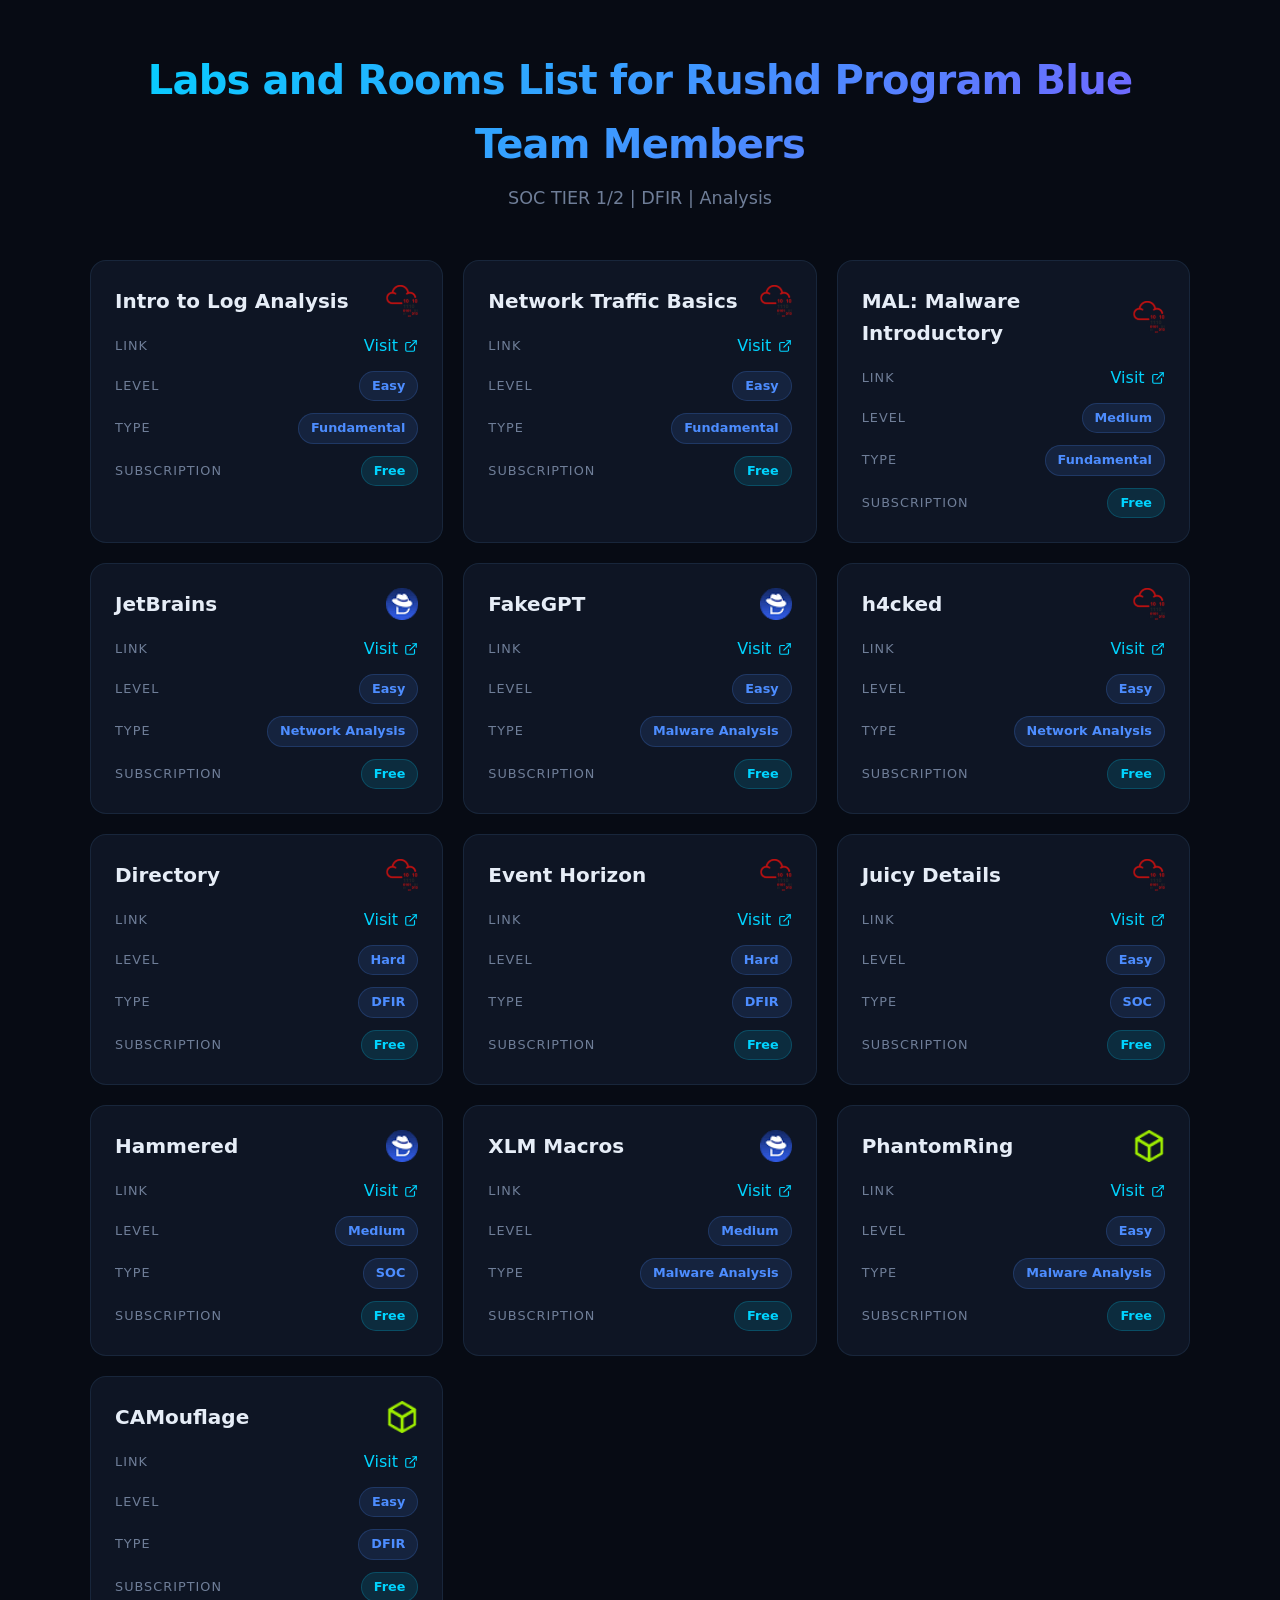
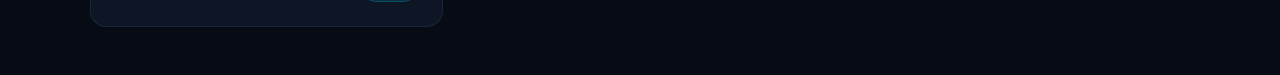
==== index.html @ 8b858aa3 "Rename labs-index.html to index.html" ====
<!DOCTYPE html>
<html lang="en">
<head>
    <meta charset="UTF-8">
    <meta name="viewport" content="width=device-width, initial-scale=1.0">
    <title>Lab Directory</title>
    <link rel="stylesheet" type="text/css" href="assets/css/style.css">
    <style>
        
    </style>
<base target="_blank">
</head>
<body>
    <div class="container">
        <header>
            <h1>Labs and Rooms List for Rushd Program Blue Team Members</h1>
            <p>SOC TIER 1/2 | DFIR |     Analysis</p>
        </header>

        <div class="labs-grid">
            <!-- Lab Entry Template -->

            <div class="lab-card">
                <div class="lab-name">
                    <p>Intro to Log Analysis</p>
                    <img src="assets/img/tryhackme.png" alt="Tryhackme" class="lab-logo">
                </div>
                <div class="lab-meta">
                    <div class="meta-row">
                        <span class="meta-label">Link</span>
                        <a href="https://tryhackme.com/room/introtologanalysis" target="_blank" class="lab-link">
                            Visit
                            <svg viewBox="0 0 24 24" fill="none" stroke="currentColor" stroke-width="2" stroke-linecap="round" stroke-linejoin="round"><path d="M18 13v6a2 2 0 0 1-2 2H5a2 2 0 0 1-2-2V8a2 2 0 0 1 2-2h6"/><polyline points="15 3 21 3 21 9"/><line x1="10" y1="14" x2="21" y2="3"/></svg>
                        </a>
                    </div>
                    <div class="meta-row">
                        <span class="meta-label">Level</span>
                        <span class="badge badge-platform">Easy</span>
                    </div>
                    <div class="meta-row">
                        <span class="meta-label">Type</span>
                        <span class="badge badge-platform">Fundamental</span>
                    </div>
                    <div class="meta-row">
                        <span class="meta-label">Subscription</span>
                        <span class="badge badge-sub-freemium">Free</span>
                    </div>
                </div>
            </div>

            <div class="lab-card">
                <div class="lab-name">
                    <p>Network Traffic Basics</p>
                    <img src="assets/img/tryhackme.png" alt="Tryhackme" class="lab-logo">
                </div>
                <div class="lab-meta">
                    <div class="meta-row">
                        <span class="meta-label">Link</span>
                        <a href="https://tryhackme.com/room/networktrafficbasics" target="_blank" class="lab-link">
                            Visit
                            <svg viewBox="0 0 24 24" fill="none" stroke="currentColor" stroke-width="2" stroke-linecap="round" stroke-linejoin="round"><path d="M18 13v6a2 2 0 0 1-2 2H5a2 2 0 0 1-2-2V8a2 2 0 0 1 2-2h6"/><polyline points="15 3 21 3 21 9"/><line x1="10" y1="14" x2="21" y2="3"/></svg>
                        </a>
                    </div>
                    <div class="meta-row">
                        <span class="meta-label">Level</span>
                        <span class="badge badge-platform">Easy</span>
                    </div>
                    <div class="meta-row">
                        <span class="meta-label">Type</span>
                        <span class="badge badge-platform">Fundamental</span>
                    </div>
                    <div class="meta-row">
                        <span class="meta-label">Subscription</span>
                        <span class="badge badge-sub-freemium">Free</span>
                    </div>
                </div>
            </div>

            <div class="lab-card">
                <div class="lab-name">
                    <p>MAL: Malware Introductory</p>
                    <img src="assets/img/tryhackme.png" alt="Tryhackme" class="lab-logo">
                </div>
                <div class="lab-meta">
                    <div class="meta-row">
                        <span class="meta-label">Link</span>
                        <a href="https://tryhackme.com/room/malmalintroductory" target="_blank" class="lab-link">
                            Visit
                            <svg viewBox="0 0 24 24" fill="none" stroke="currentColor" stroke-width="2" stroke-linecap="round" stroke-linejoin="round"><path d="M18 13v6a2 2 0 0 1-2 2H5a2 2 0 0 1-2-2V8a2 2 0 0 1 2-2h6"/><polyline points="15 3 21 3 21 9"/><line x1="10" y1="14" x2="21" y2="3"/></svg>
                        </a>
                    </div>
                    <div class="meta-row">
                        <span class="meta-label">Level</span>
                        <span class="badge badge-platform">Medium</span>
                    </div>
                    <div class="meta-row">
                        <span class="meta-label">Type</span>
                        <span class="badge badge-platform">Fundamental</span>
                    </div>
                    <div class="meta-row">
                        <span class="meta-label">Subscription</span>
                        <span class="badge badge-sub-freemium">Free</span>
                    </div>
                </div>
            </div>

            <div class="lab-card">
                <div class="lab-name">
                    <p>JetBrains</p>
                    <img src="assets/img/cyberdefenders.png" alt="Cyberdefenders" class="lab-logo">
                </div>
                <div class="lab-meta">
                    <div class="meta-row">
                        <span class="meta-label">Link</span>
                        <a href="https://cyberdefenders.org/blueteam-ctf-challenges/jetbrains/" target="_blank" class="lab-link">
                            Visit
                            <svg viewBox="0 0 24 24" fill="none" stroke="currentColor" stroke-width="2" stroke-linecap="round" stroke-linejoin="round"><path d="M18 13v6a2 2 0 0 1-2 2H5a2 2 0 0 1-2-2V8a2 2 0 0 1 2-2h6"/><polyline points="15 3 21 3 21 9"/><line x1="10" y1="14" x2="21" y2="3"/></svg>
                        </a>
                    </div>
                    <div class="meta-row">
                        <span class="meta-label">Level</span>
                        <span class="badge badge-platform">Easy</span>
                    </div>
                    <div class="meta-row">
                        <span class="meta-label">Type</span>
                        <span class="badge badge-platform">Network Analysis</span>
                    </div>
                    <div class="meta-row">
                        <span class="meta-label">Subscription</span>
                        <span class="badge badge-sub-freemium">Free</span>
                    </div>
                </div>
            </div>

            <div class="lab-card">
                <div class="lab-name">
                    <p>FakeGPT</p>
                    <img src="assets/img/cyberdefenders.png" alt="Cyberdefenders" class="lab-logo">
                </div>
                <div class="lab-meta">
                    <div class="meta-row">
                        <span class="meta-label">Link</span>
                        <a href="https://cyberdefenders.org/blueteam-ctf-challenges/fakegpt/" target="_blank" class="lab-link">
                            Visit
                            <svg viewBox="0 0 24 24" fill="none" stroke="currentColor" stroke-width="2" stroke-linecap="round" stroke-linejoin="round"><path d="M18 13v6a2 2 0 0 1-2 2H5a2 2 0 0 1-2-2V8a2 2 0 0 1 2-2h6"/><polyline points="15 3 21 3 21 9"/><line x1="10" y1="14" x2="21" y2="3"/></svg>
                        </a>
                    </div>
                    <div class="meta-row">
                        <span class="meta-label">Level</span>
                        <span class="badge badge-platform">Easy</span>
                    </div>
                    <div class="meta-row">
                        <span class="meta-label">Type</span>
                        <span class="badge badge-platform">Malware Analysis</span>
                    </div>
                    <div class="meta-row">
                        <span class="meta-label">Subscription</span>
                        <span class="badge badge-sub-freemium">Free</span>
                    </div>
                </div>
            </div>


            <div class="lab-card">
                <div class="lab-name">
                    <p>h4cked</p>
                    <img src="assets/img/tryhackme.png" alt="Tryhackme" class="lab-logo">
                </div>
                <div class="lab-meta">
                    <div class="meta-row">
                        <span class="meta-label">Link</span>
                        <a href="https://tryhackme.com/room/h4cked" target="_blank" class="lab-link">
                            Visit
                            <svg viewBox="0 0 24 24" fill="none" stroke="currentColor" stroke-width="2" stroke-linecap="round" stroke-linejoin="round"><path d="M18 13v6a2 2 0 0 1-2 2H5a2 2 0 0 1-2-2V8a2 2 0 0 1 2-2h6"/><polyline points="15 3 21 3 21 9"/><line x1="10" y1="14" x2="21" y2="3"/></svg>
                        </a>
                    </div>
                    <div class="meta-row">
                        <span class="meta-label">Level</span>
                        <span class="badge badge-platform">Easy</span>
                    </div>
                    <div class="meta-row">
                        <span class="meta-label">Type</span>
                        <span class="badge badge-platform">Network Analysis</span>
                    </div>
                    <div class="meta-row">
                        <span class="meta-label">Subscription</span>
                        <span class="badge badge-sub-freemium">Free</span>
                    </div>
                </div>
            </div>

            <div class="lab-card">
                <div class="lab-name">
                    <p>Directory</p>
                    <img src="assets/img/tryhackme.png" alt="Tryhackme" class="lab-logo">
                </div>
                <div class="lab-meta">
                    <div class="meta-row">
                        <span class="meta-label">Link</span>
                        <a href="https://tryhackme.com/room/directorydfirroom" target="_blank" class="lab-link">
                            Visit
                            <svg viewBox="0 0 24 24" fill="none" stroke="currentColor" stroke-width="2" stroke-linecap="round" stroke-linejoin="round"><path d="M18 13v6a2 2 0 0 1-2 2H5a2 2 0 0 1-2-2V8a2 2 0 0 1 2-2h6"/><polyline points="15 3 21 3 21 9"/><line x1="10" y1="14" x2="21" y2="3"/></svg>
                        </a>
                    </div>
                    <div class="meta-row">
                        <span class="meta-label">Level</span>
                        <span class="badge badge-platform">Hard</span>
                    </div>
                    <div class="meta-row">
                        <span class="meta-label">Type</span>
                        <span class="badge badge-platform">DFIR</span>
                    </div>
                    <div class="meta-row">
                        <span class="meta-label">Subscription</span>
                        <span class="badge badge-sub-freemium">Free</span>
                    </div>
                </div>
            </div>

            <div class="lab-card">
                <div class="lab-name">
                    <p>Event Horizon</p>
                    <img src="assets/img/tryhackme.png" alt="Tryhackme" class="lab-logo">
                </div>
                <div class="lab-meta">
                    <div class="meta-row">
                        <span class="meta-label">Link</span>
                        <a href="https://tryhackme.com/room/eventhorizonroom" target="_blank" class="lab-link">
                            Visit
                            <svg viewBox="0 0 24 24" fill="none" stroke="currentColor" stroke-width="2" stroke-linecap="round" stroke-linejoin="round"><path d="M18 13v6a2 2 0 0 1-2 2H5a2 2 0 0 1-2-2V8a2 2 0 0 1 2-2h6"/><polyline points="15 3 21 3 21 9"/><line x1="10" y1="14" x2="21" y2="3"/></svg>
                        </a>
                    </div>
                    <div class="meta-row">
                        <span class="meta-label">Level</span>
                        <span class="badge badge-platform">Hard</span>
                    </div>
                    <div class="meta-row">
                        <span class="meta-label">Type</span>
                        <span class="badge badge-platform">DFIR</span>
                    </div>
                    <div class="meta-row">
                        <span class="meta-label">Subscription</span>
                        <span class="badge badge-sub-freemium">Free</span>
                    </div>
                </div>
            </div>

            <div class="lab-card">
                <div class="lab-name">
                    <p>Juicy Details</p>
                    <img src="assets/img/tryhackme.png" alt="Tryhackme" class="lab-logo">
                </div>
                <div class="lab-meta">
                    <div class="meta-row">
                        <span class="meta-label">Link</span>
                        <a href="https://tryhackme.com/room/juicydetails" target="_blank" class="lab-link">
                            Visit
                            <svg viewBox="0 0 24 24" fill="none" stroke="currentColor" stroke-width="2" stroke-linecap="round" stroke-linejoin="round"><path d="M18 13v6a2 2 0 0 1-2 2H5a2 2 0 0 1-2-2V8a2 2 0 0 1 2-2h6"/><polyline points="15 3 21 3 21 9"/><line x1="10" y1="14" x2="21" y2="3"/></svg>
                        </a>
                    </div>
                    <div class="meta-row">
                        <span class="meta-label">Level</span>
                        <span class="badge badge-platform">Easy</span>
                    </div>
                    <div class="meta-row">
                        <span class="meta-label">Type</span>
                        <span class="badge badge-platform">SOC</span>
                    </div>
                    <div class="meta-row">
                        <span class="meta-label">Subscription</span>
                        <span class="badge badge-sub-freemium">Free</span>
                    </div>
                </div>
            </div>

             <div class="lab-card">
                <div class="lab-name">
                    <p>Hammered</p>
                    <img src="assets/img/cyberdefenders.png" alt="Cyberdefenders" class="lab-logo">
                </div>
                <div class="lab-meta">
                    <div class="meta-row">
                        <span class="meta-label">Link</span>
                        <a href="https://cyberdefenders.org/blueteam-ctf-challenges/hammered/" target="_blank" class="lab-link">
                            Visit
                            <svg viewBox="0 0 24 24" fill="none" stroke="currentColor" stroke-width="2" stroke-linecap="round" stroke-linejoin="round"><path d="M18 13v6a2 2 0 0 1-2 2H5a2 2 0 0 1-2-2V8a2 2 0 0 1 2-2h6"/><polyline points="15 3 21 3 21 9"/><line x1="10" y1="14" x2="21" y2="3"/></svg>
                        </a>
                    </div>
                    <div class="meta-row">
                        <span class="meta-label">Level</span>
                        <span class="badge badge-platform">Medium</span>
                    </div>
                    <div class="meta-row">
                        <span class="meta-label">Type</span>
                        <span class="badge badge-platform">SOC</span>
                    </div>
                    <div class="meta-row">
                        <span class="meta-label">Subscription</span>
                        <span class="badge badge-sub-freemium">Free</span>
                    </div>
                </div>
            </div>

              <div class="lab-card">
                <div class="lab-name">
                    <p>XLM Macros</p>
                    <img src="assets/img/cyberdefenders.png" alt="Cyberdefenders" class="lab-logo">
                </div>
                <div class="lab-meta">
                    <div class="meta-row">
                        <span class="meta-label">Link</span>
                        <a href="https://cyberdefenders.org/blueteam-ctf-challenges/xlm-macros/" target="_blank" class="lab-link">
                            Visit
                            <svg viewBox="0 0 24 24" fill="none" stroke="currentColor" stroke-width="2" stroke-linecap="round" stroke-linejoin="round"><path d="M18 13v6a2 2 0 0 1-2 2H5a2 2 0 0 1-2-2V8a2 2 0 0 1 2-2h6"/><polyline points="15 3 21 3 21 9"/><line x1="10" y1="14" x2="21" y2="3"/></svg>
                        </a>
                    </div>
                    <div class="meta-row">
                        <span class="meta-label">Level</span>
                        <span class="badge badge-platform">Medium</span>
                    </div>
                    <div class="meta-row">
                        <span class="meta-label">Type</span>
                        <span class="badge badge-platform">Malware Analysis</span>
                    </div>
                    <div class="meta-row">
                        <span class="meta-label">Subscription</span>
                        <span class="badge badge-sub-freemium">Free</span>
                    </div>
                </div>
            </div>

            <div class="lab-card">
                <div class="lab-name">
                    <p>PhantomRing</p>
                    <img src="assets/img/hackthebox.png" alt="hackthebox" class="lab-logo">
                </div>
                <div class="lab-meta">
                    <div class="meta-row">
                        <span class="meta-label">Link</span>
                        <a href="https://app.hackthebox.com/sherlocks/PhantomRing?tab=play_sherlock" target="_blank" class="lab-link">
                            Visit
                            <svg viewBox="0 0 24 24" fill="none" stroke="currentColor" stroke-width="2" stroke-linecap="round" stroke-linejoin="round"><path d="M18 13v6a2 2 0 0 1-2 2H5a2 2 0 0 1-2-2V8a2 2 0 0 1 2-2h6"/><polyline points="15 3 21 3 21 9"/><line x1="10" y1="14" x2="21" y2="3"/></svg>
                        </a>
                    </div>
                    <div class="meta-row">
                        <span class="meta-label">Level</span>
                        <span class="badge badge-platform">Easy</span>
                    </div>
                    <div class="meta-row">
                        <span class="meta-label">Type</span>
                        <span class="badge badge-platform">Malware Analysis</span>
                    </div>
                    <div class="meta-row">
                        <span class="meta-label">Subscription</span>
                        <span class="badge badge-sub-freemium">Free</span>
                    </div>
                </div>
            </div>

             <div class="lab-card">
                <div class="lab-name">
                    <p>CAMouflage</p>
                    <img src="assets/img/hackthebox.png" alt="hackthebox" class="lab-logo">
                </div>
                <div class="lab-meta">
                    <div class="meta-row">
                        <span class="meta-label">Link</span>
                        <a href="https://app.hackthebox.com/sherlocks/CAMouflage?tab=play_sherlock" target="_blank" class="lab-link">
                            Visit
                            <svg viewBox="0 0 24 24" fill="none" stroke="currentColor" stroke-width="2" stroke-linecap="round" stroke-linejoin="round"><path d="M18 13v6a2 2 0 0 1-2 2H5a2 2 0 0 1-2-2V8a2 2 0 0 1 2-2h6"/><polyline points="15 3 21 3 21 9"/><line x1="10" y1="14" x2="21" y2="3"/></svg>
                        </a>
                    </div>
                    <div class="meta-row">
                        <span class="meta-label">Level</span>
                        <span class="badge badge-platform">Easy</span>
                    </div>
                    <div class="meta-row">
                        <span class="meta-label">Type</span>
                        <span class="badge badge-platform">DFIR</span>
                    </div>
                    <div class="meta-row">
                        <span class="meta-label">Subscription</span>
                        <span class="badge badge-sub-freemium">Free</span>
                    </div>
                </div>
            </div>            



        <footer>
        </footer>
    </div>
</body>
</html>
---- assets/css/style.css ----
:root {
            --bg:            #070b14;
            --bg-2:          #0a0f1c;
            --surface:       #0e1524;
            --surface-2:     #131c30;
            --surface-3:     #1a2440;
            --border:        rgba(99, 165, 222, 0.12);
            --border-strong: rgba(0, 212, 255, 0.32);
            --text:          #e6edf7;
            --text-2:        #a4b1c7;
            --text-3:        #6f7e98;
            --primary:       #00d4ff;
            --primary-dim:   #0099cc;
            --accent:        #4d8dff;
            --accent-2:      #7c5cff;
            --success:       #10d989;
            --warning:       #f5a524;
            --danger:        #ef4444;
        }

        * {
            margin: 0;
            padding: 0;
            box-sizing: border-box;
        }

        body {
            font-family: 'Segoe UI', system-ui, -apple-system, sans-serif;
            background: var(--bg);
            color: var(--text);
            min-height: 100vh;
            padding: 3rem 1.5rem;
            line-height: 1.6;
        }

        .container {
            max-width: 1100px;
            margin: 0 auto;
        }

        header {
            text-align: center;
            margin-bottom: 3rem;
        }

        header h1 {
            font-size: 2.5rem;
            font-weight: 700;
            background: linear-gradient(135deg, var(--primary), var(--accent-2));
            -webkit-background-clip: text;
            -webkit-text-fill-color: transparent;
            background-clip: text;
            margin-bottom: 0.5rem;
            letter-spacing: -0.02em;
        }

        header p {
            color: var(--text-3);
            font-size: 1.1rem;
        }

        .labs-grid {
            display: grid;
            grid-template-columns: repeat(auto-fill, minmax(320px, 1fr));
            gap: 1.25rem;
        }

        .lab-card {
            background: var(--surface);
            border: 1px solid var(--border);
            border-radius: 16px;
            padding: 1.5rem;
            transition: all 0.3s ease;
            position: relative;
            overflow: hidden;
        }

        .lab-card::before {
            content: '';
            position: absolute;
            top: 0;
            left: 0;
            right: 0;
            height: 2px;
            background: linear-gradient(90deg, var(--primary), var(--accent-2));
            opacity: 0;
            transition: opacity 0.3s ease;
        }

        .lab-card:hover {
            border-color: var(--border-strong);
            transform: translateY(-4px);
            box-shadow: 0 12px 40px rgba(0, 212, 255, 0.08);
        }

        .lab-card:hover::before {
            opacity: 1;
        }

        .lab-name {
            display: flex;
            align-items: center;
            justify-content: space-between; /* pushes text left and logo right */
            font-size: 1.25rem;
            font-weight: 600;
            color: var(--text);
            margin-bottom: 1rem;
        }

        .lab-name::before {
            display: none;
        }

        .lab-name span::before {
            content: "";
            display: inline-block;
            width: 8px;
            height: 8px;
            border-radius: 50%;
            background: var(--primary);
            box-shadow: 0 0 8px var(--primary);
        }

        .lab-logo {
            width: 32px;
            height: 32px;
            object-fit: contain;
            flex-shrink: 0;
        }

        .lab-meta {
            display: flex;
            flex-direction: column;
            gap: 0.75rem;
        }

        .meta-row {
            display: flex;
            align-items: center;
            justify-content: space-between;
        }

        .meta-label {
            font-size: 0.8rem;
            text-transform: uppercase;
            letter-spacing: 0.08em;
            color: var(--text-3);
            font-weight: 500;
        }

        .meta-value {
            font-size: 0.95rem;
            color: var(--text-2);
        }

        .lab-link {
            display: inline-flex;
            align-items: center;
            gap: 0.4rem;
            color: var(--primary);
            text-decoration: none;
            font-weight: 500;
            transition: color 0.2s ease;
        }

        .lab-link:hover {
            color: var(--text);
        }

        .lab-link svg {
            width: 14px;
            height: 14px;
            transition: transform 0.2s ease;
        }

        .lab-link:hover svg {
            transform: translate(2px, -2px);
        }

        .badge {
            display: inline-block;
            padding: 0.25rem 0.75rem;
            border-radius: 999px;
            font-size: 0.8rem;
            font-weight: 600;
            border: 1px solid transparent;
        }

        .badge-platform {
            background: rgba(77, 141, 255, 0.12);
            color: var(--accent);
            border-color: rgba(77, 141, 255, 0.2);
        }

        .badge-sub-free {
            background: rgba(16, 217, 137, 0.12);
            color: var(--success);
            border-color: rgba(16, 217, 137, 0.2);
        }

        .badge-sub-paid {
            background: rgba(245, 165, 36, 0.12);
            color: var(--warning);
            border-color: rgba(245, 165, 36, 0.2);
        }

        .badge-sub-freemium {
            background: rgba(0, 212, 255, 0.12);
            color: var(--primary);
            border-color: rgba(0, 212, 255, 0.2);
        }

        footer {
            text-align: center;
            margin-top: 3rem;
            color: var(--text-3);
            font-size: 0.9rem;
        }

        @media (max-width: 640px) {
            header h1 {
                font-size: 1.8rem;
            }
            .labs-grid {
                grid-template-columns: 1fr;
            }
        }
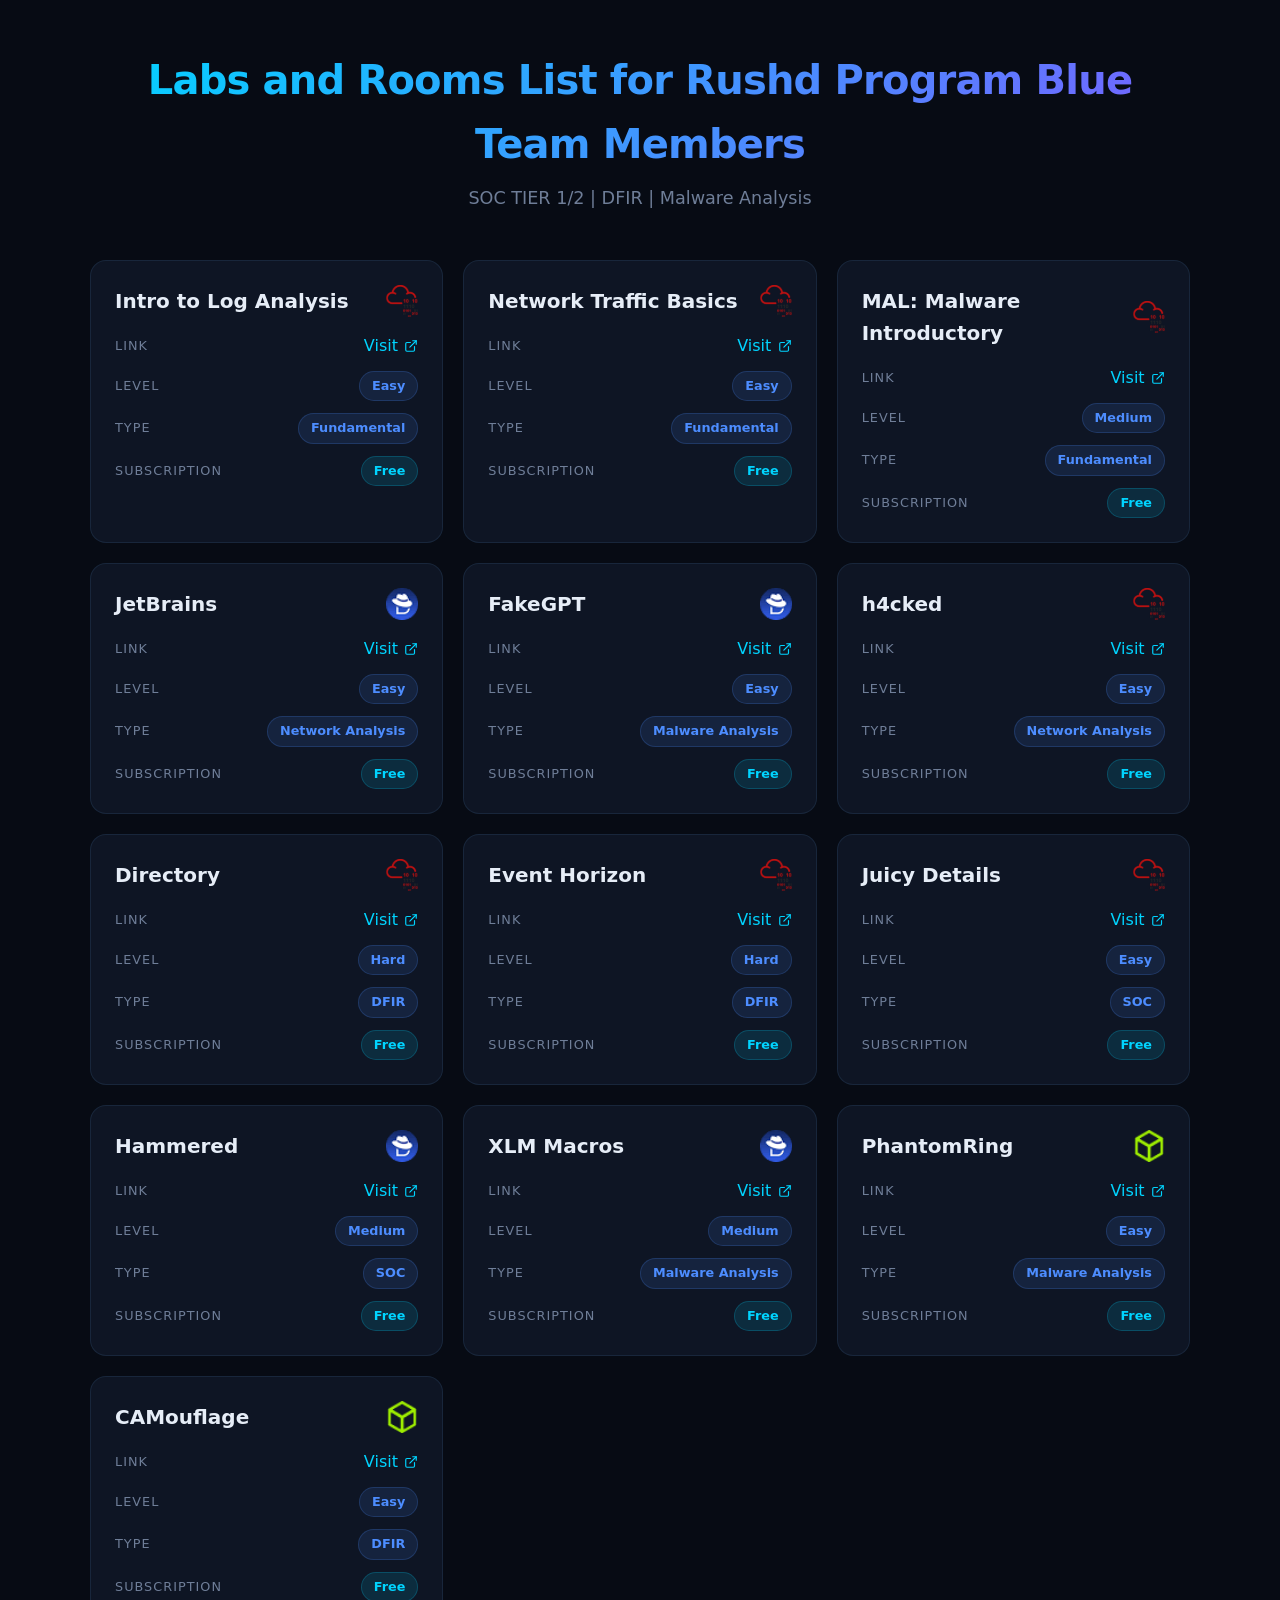
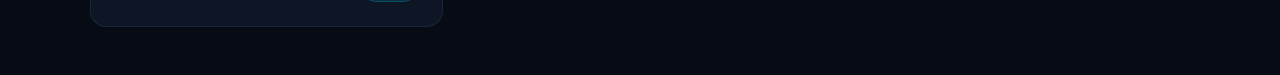
==== commit 6f4c230e: "Update index.html" ====
--- a/index.html
+++ b/index.html
@@ -14,7 +14,7 @@
     <div class="container">
         <header>
             <h1>Labs and Rooms List for Rushd Program Blue Team Members</h1>
-            <p>SOC TIER 1/2 | DFIR |     Analysis</p>
+            <p>SOC TIER 1/2 | DFIR | Malware Analysis</p>
         </header>
 
         <div class="labs-grid">
